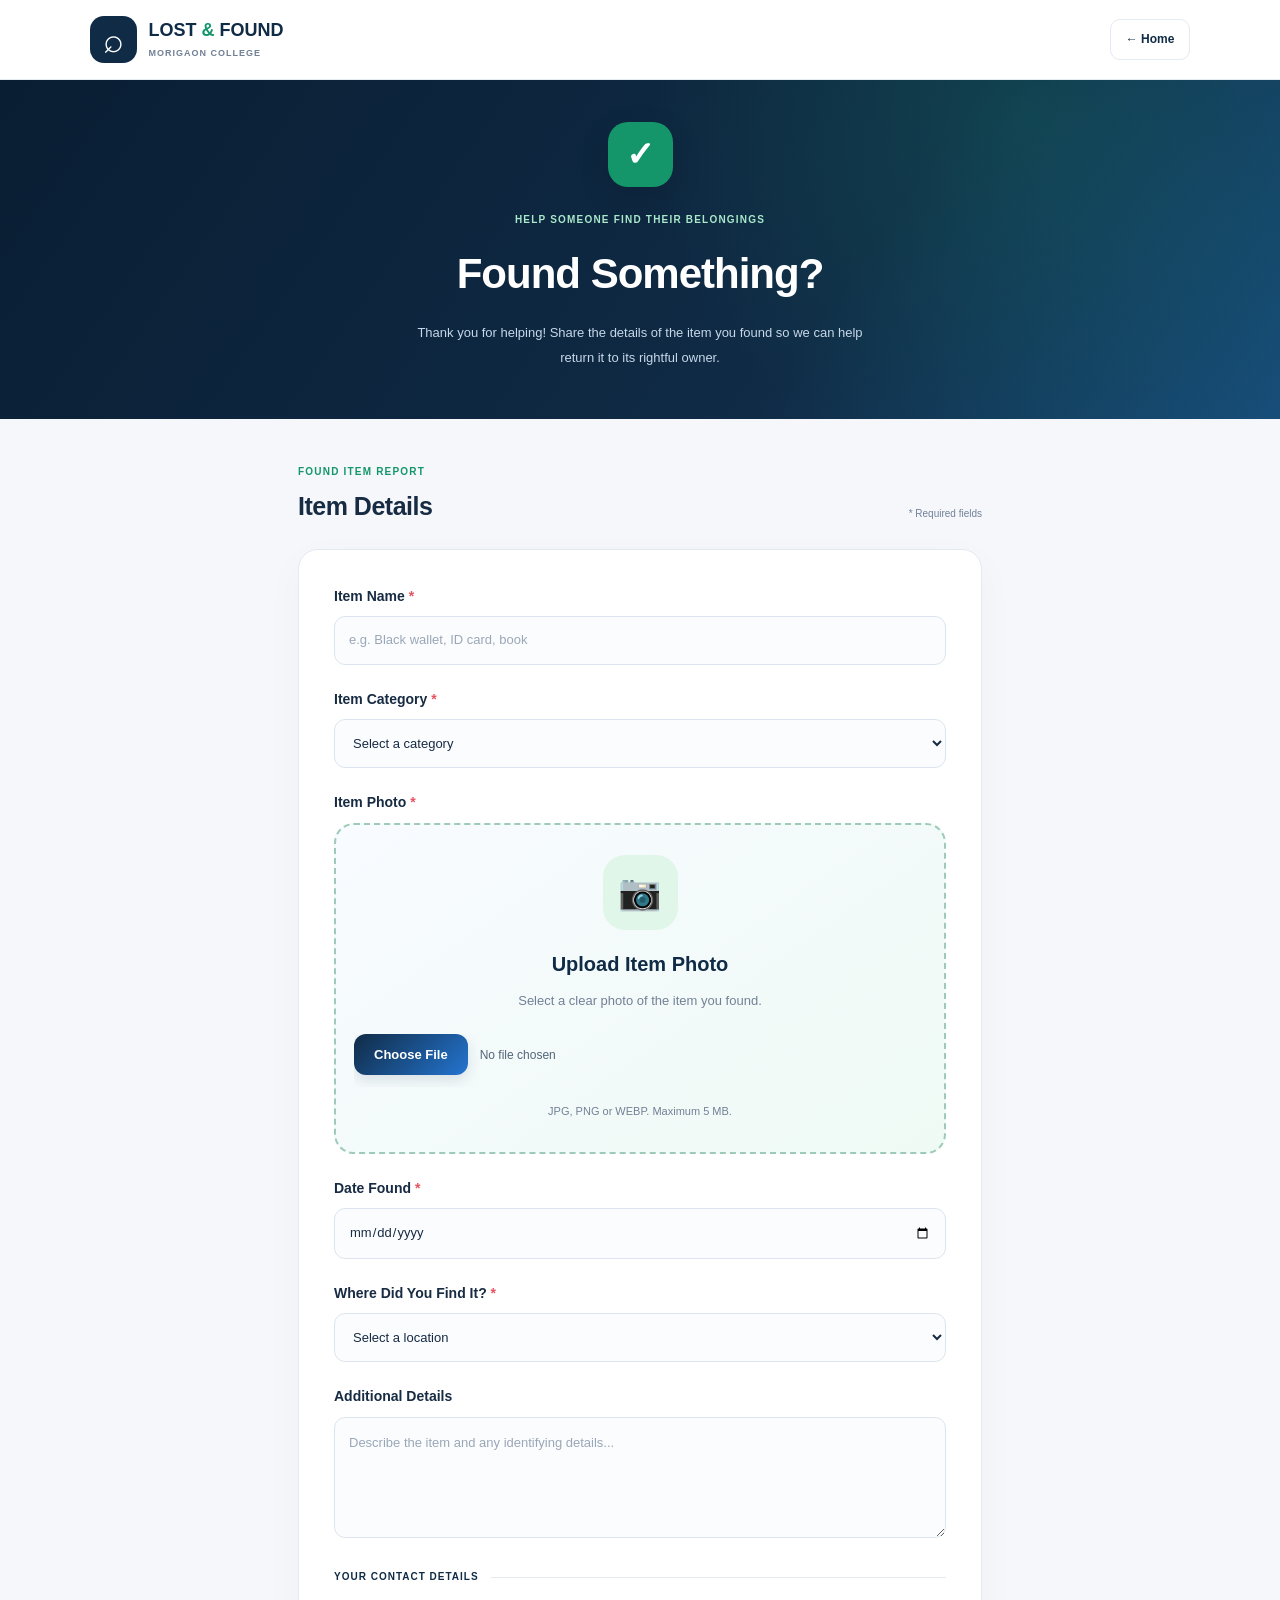
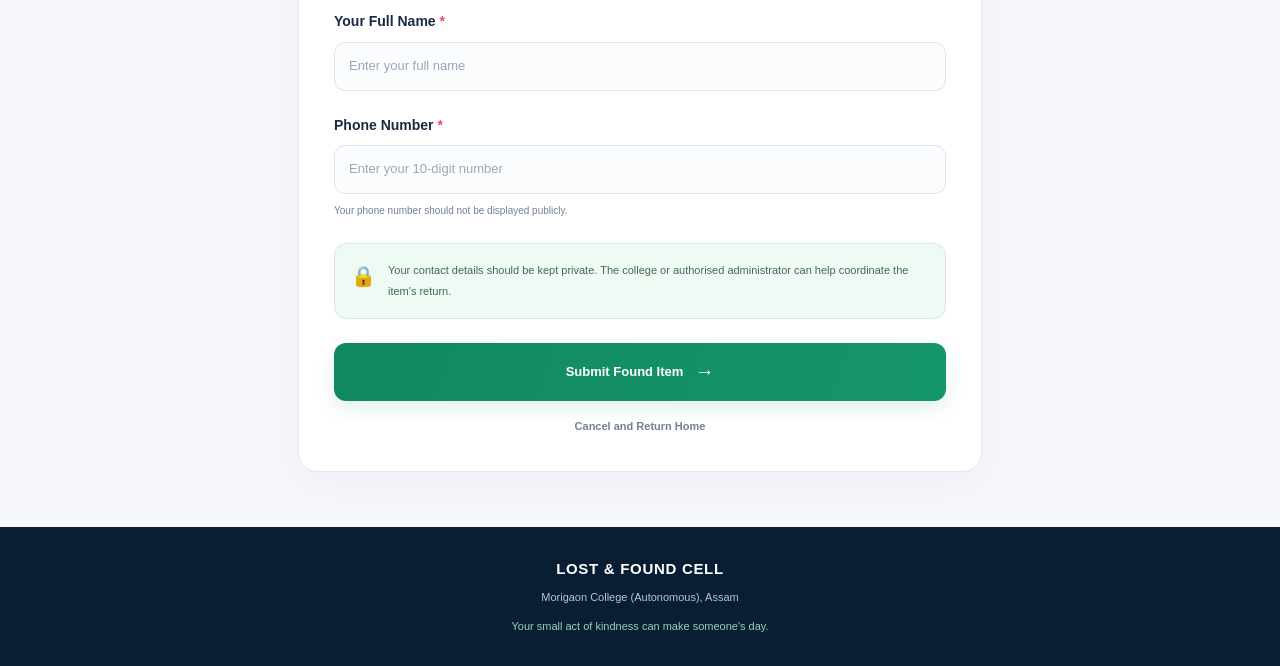
==== found.html @ cdf4bd99 "Add files via upload" ====
<!DOCTYPE html>
<html lang="en">

<head>
    <meta charset="UTF-8">
    <meta name="viewport" content="width=device-width, initial-scale=1.0">

    <meta name="theme-color" content="#102b46">

    <title>Submit Found Item | Lost & Found Cell</title>

    <link rel="stylesheet" href="found.css">
</head>

<body>

    <!-- HEADER -->
    <header class="header">

        <a href="index.html" class="brand">
            <div class="brand-icon">⌕</div>

            <div>
                <h1>LOST <span>&</span> FOUND</h1>
                <p>MORIGAON COLLEGE</p>
            </div>
        </a>

        <a href="index.html" class="back-link">
            ← Home
        </a>

    </header>


    <!-- PAGE INTRO -->
    <section class="page-intro">

        <div class="intro-icon">✓</div>

        <span class="eyebrow">HELP SOMEONE FIND THEIR BELONGINGS</span>

        <h2>Found Something?</h2>

        <p>
            Thank you for helping! Share the details
            of the item you found so we can help
            return it to its rightful owner.
        </p>

    </section>


    <!-- FORM SECTION -->
    <main class="container">

        <div class="form-heading">
            <div>
                <span class="section-label">FOUND ITEM REPORT</span>
                <h2>Item Details</h2>
            </div>

            <span class="required-note">
                * Required fields
            </span>
        </div>


        <form id="foundForm" class="found-form">

            <!-- ITEM NAME -->
            <div class="form-group">

                <label for="itemName">
                    Item Name <span>*</span>
                </label>

                <input
                    type="text"
                    id="itemName"
                    name="item_name"
                    placeholder="e.g. Black wallet, ID card, book"
                    maxlength="100"
                    required
                >

            </div>


            <!-- CATEGORY -->
            <div class="form-group">

                <label for="category">
                    Item Category <span>*</span>
                </label>

                <select id="category" name="category" required>

                    <option value="">Select a category</option>
                    <option value="ID Card">ID Card</option>
                    <option value="Wallet">Wallet</option>
                    <option value="Mobile Phone">Mobile Phone</option>
                    <option value="Books and Notes">Books and Notes</option>
                    <option value="Bag">Bag</option>
                    <option value="Keys">Keys</option>
                    <option value="Electronics">Electronics</option>
                    <option value="Documents">Documents</option>
                    <option value="Clothing">Clothing</option>
                    <option value="Other">Other</option>

                </select>

            </div>


            <!-- PHOTO -->
            <div class="form-group">

                <label for="itemPhoto">
                    Item Photo <span>*</span>
                </label>

                <div class="upload-box">

                    <div class="upload-icon">📷</div>

                    <h3>Upload Item Photo</h3>

                    <p>
                        Select a clear photo of the
                        item you found.
                    </p>

                    <input
                        type="file"
                        id="itemPhoto"
                        name="item_photo"
                        accept="image/jpeg,image/png,image/webp"
                        required
                    >

                    <small>JPG, PNG or WEBP. Maximum 5 MB.</small>

                </div>

            </div>


            <!-- DATE -->
            <div class="form-group">

                <label for="foundDate">
                    Date Found <span>*</span>
                </label>

                <input
                    type="date"
                    id="foundDate"
                    name="found_date"
                    required
                >

            </div>


            <!-- LOCATION -->
            <div class="form-group">

                <label for="foundLocation">
                    Where Did You Find It? <span>*</span>
                </label>

                <select
                    id="foundLocation"
                    name="found_location"
                    required
                >

                    <option value="">Select a location</option>
                    <option value="Classroom">Classroom</option>
                    <option value="Library">Library</option>
                    <option value="College Canteen">College Canteen</option>
                    <option value="College Ground">College Ground</option>
                    <option value="College Office">College Office</option>
                    <option value="Parking Area">Parking Area</option>
                    <option value="College Gate">College Gate</option>
                    <option value="Other">Other Location</option>

                </select>

            </div>


            <!-- DESCRIPTION -->
            <div class="form-group">

                <label for="description">
                    Additional Details
                </label>

                <textarea
                    id="description"
                    name="description"
                    rows="4"
                    maxlength="1000"
                    placeholder="Describe the item and any identifying details..."
                ></textarea>

            </div>


            <!-- FINDER DETAILS -->
            <div class="form-divider">

                <span>YOUR CONTACT DETAILS</span>

            </div>


            <div class="form-group">

                <label for="finderName">
                    Your Full Name <span>*</span>
                </label>

                <input
                    type="text"
                    id="finderName"
                    name="finder_name"
                    placeholder="Enter your full name"
                    maxlength="100"
                    autocomplete="name"
                    required
                >

            </div>


            <div class="form-group">

                <label for="phone">
                    Phone Number <span>*</span>
                </label>

                <input
                    type="tel"
                    id="phone"
                    name="phone"
                    placeholder="Enter your 10-digit number"
                    inputmode="numeric"
                    pattern="[6-9][0-9]{9}"
                    maxlength="10"
                    autocomplete="tel"
                    required
                >

                <small>
                    Your phone number should not be
                    displayed publicly.
                </small>

            </div>


            <!-- PRIVACY -->
            <div class="privacy-note">

                <span>🔒</span>

                <p>
                    Your contact details should be kept private.
                    The college or authorised administrator
                    can help coordinate the item's return.
                </p>

            </div>


            <!-- SUBMIT -->
            <button type="submit" class="submit-btn">

                Submit Found Item <span>→</span>

            </button>


            <a href="index.html" class="cancel-link">
                Cancel and Return Home
            </a>

        </>

    </main>


    <!-- FOOTER -->
    <footer class="footer">

        <h3>LOST & FOUND CELL</h3>

        <p>Morigaon College (Autonomous), Assam</p>

        <p class="footer-note">
            Your small act of kindness can make
            someone's day.
        </p>

    </footer>
<script type="module" src="found.js"></script>
</body>

</html>
---- found.css ----
/* =====================================
   LOST AND FOUND CELL
   FOUND ITEM PAGE
   MORIGAON COLLEGE (AUTONOMOUS)
===================================== */

/* RESET */

* {
    margin: 0;
    padding: 0;
    box-sizing: border-box;
}

:root {
    --navy: #102b46;
    --navy-dark: #091e33;
    --blue: #2475d0;
    --green: #15966a;
    --green-light: #e9f8f0;
    --white: #ffffff;
    --background: #f5f7fb;
    --text: #172b43;
    --muted: #728096;
    --border: #e3eaf2;
    --red: #e65361;
}

html {
    scroll-behavior: smooth;
}

body {
    font-family: Arial, Helvetica, sans-serif;
    background: var(--background);
    color: var(--text);
    line-height: 1.6;
}

a {
    text-decoration: none;
    color: inherit;
}

input,
select,
textarea,
button {
    font: inherit;
}

input,
select,
textarea,
button,
a {
    -webkit-tap-highlight-color: transparent;
}

/* =====================================
   HEADER
===================================== */

.header {
    min-height: 80px;
    padding: 15px 7%;
    display: flex;
    align-items: center;
    justify-content: space-between;
    gap: 15px;
    background: var(--white);
    border-bottom: 1px solid var(--border);
}

.brand {
    display: flex;
    align-items: center;
    gap: 12px;
}

.brand-icon {
    width: 47px;
    height: 47px;
    display: flex;
    align-items: center;
    justify-content: center;
    border-radius: 14px;
    background: var(--navy);
    color: white;
    font-size: 35px;
}

.brand h1 {
    color: var(--navy);
    font-size: 18px;
    font-weight: 900;
    line-height: 1.4;
}

.brand h1 span {
    color: var(--green);
}

.brand p {
    margin-top: 3px;
    color: var(--muted);
    font-size: 9px;
    font-weight: 700;
    letter-spacing: 1px;
}

.back-link {
    padding: 10px 15px;
    border: 1px solid var(--border);
    border-radius: 10px;
    color: var(--navy);
    font-size: 12px;
    font-weight: 800;
    transition: 0.2s ease;
}

.back-link:hover {
    background: var(--blue);
    color: white;
    border-color: var(--blue);
}

/* =====================================
   PAGE INTRO
===================================== */

.page-intro {
    padding: 42px 20px 48px;
    text-align: center;
    color: white;
    background:
        radial-gradient(
            circle at 80% 10%,
            #15966a35,
            transparent 35%
        ),
        linear-gradient(
            125deg,
            #091e33,
            #102b46 65%,
            #174e79
        );
}

.intro-icon {
    width: 65px;
    height: 65px;
    margin: 0 auto 18px;
    display: flex;
    align-items: center;
    justify-content: center;
    border-radius: 20px;
    background: #15966a;
    box-shadow: 0 10px 30px #00000020;
    font-size: 34px;
    font-weight: 900;
}

.eyebrow {
    display: inline-block;
    margin-bottom: 12px;
    color: #a9e8ca;
    font-size: 10px;
    font-weight: 800;
    letter-spacing: 1.2px;
}

.page-intro h2 {
    font-size: clamp(29px, 5vw, 42px);
    font-weight: 900;
    letter-spacing: -1px;
}

.page-intro > p {
    max-width: 480px;
    margin: 14px auto 0;
    color: #c6d8e9;
    font-size: 13px;
    line-height: 1.9;
}

/* =====================================
   MAIN CONTAINER
===================================== */

.container {
    width: 100%;
    max-width: 720px;
    margin: 0 auto;
    padding: 35px 18px 55px;
}

/* =====================================
   FORM HEADING
===================================== */

.form-heading {
    display: flex;
    align-items: flex-end;
    justify-content: space-between;
    gap: 12px;
    margin-bottom: 23px;
}

.section-label {
    display: block;
    margin-bottom: 6px;
    color: var(--green);
    font-size: 10px;
    font-weight: 900;
    letter-spacing: 1.2px;
}

.form-heading h2 {
    font-size: 25px;
    font-weight: 900;
    letter-spacing: -0.5px;
}

.required-note {
    padding-bottom: 4px;
    color: var(--muted);
    font-size: 10px;
    white-space: nowrap;
}

/* =====================================
   FORM
===================================== */

.found-form {
    padding: 28px;
    border: 1px solid var(--border);
    border-radius: 20px;
    background: var(--white);
    box-shadow: 0 12px 40px #102b4608;
}

.form-group {
    margin-bottom: 23px;
}

.form-group label {
    display: block;
    margin-bottom: 9px;
    color: var(--text);
    font-size: 13px;
    font-weight: 800;
}

.form-group label span {
    color: var(--red);
}

.form-group input:not([type="file"]),
.form-group select,
.form-group textarea {
    display: block;
    width: 100%;
    min-height: 49px;
    padding: 13px 14px;
    outline: none;
    border: 1px solid #dce5ef;
    border-radius: 11px;
    background: #fbfcfe;
    color: var(--text);
    font-size: 12px;
    transition:
        border-color 0.2s ease,
        box-shadow 0.2s ease;
}

.form-group input::placeholder,
.form-group textarea::placeholder {
    color: #9aa7b7;
}

.form-group input:focus,
.form-group select:focus,
.form-group textarea:focus {
    border-color: var(--blue);
    box-shadow: 0 0 0 3px #2475d015;
    background: white;
}

.form-group select {
    cursor: pointer;
}

.form-group textarea {
    min-height: 115px;
    resize: vertical;
    line-height: 1.8;
}

.form-group small {
    display: block;
    margin-top: 8px;
    color: var(--muted);
    font-size: 10px;
    line-height: 1.8;
}

/* =====================================
   PHOTO UPLOAD
===================================== */

.upload-box {
    padding: 25px 15px;
    text-align: center;
    border: 1.5px dashed #b9cbdc;
    border-radius: 15px;
    background: #f8fbff;
    transition: 0.2s ease;
}

.upload-box:focus-within {
    border-color: var(--green);
    background: #f2fbf6;
}

.upload-icon {
    width: 57px;
    height: 57px;
    margin: 0 auto 12px;
    display: flex;
    align-items: center;
    justify-content: center;
    border-radius: 17px;
    background: var(--green-light);
    font-size: 27px;
}

.upload-box h3 {
    font-size: 14px;
    font-weight: 900;
}

.upload-box p {
    margin-top: 6px;
    margin-bottom: 16px;
    color: var(--muted);
    font-size: 11px;
    line-height: 1.8;
}

.upload-box input[type="file"] {
    display: block;
    width: 100%;
    max-width: 100%;
    margin: 0 auto;
    color: var(--text);
    font-size: 11px;
}

.upload-box small {
    display: block;
    margin-top: 12px;
    color: var(--muted);
    font-size: 10px;
}

/* =====================================
   FORM DIVIDER
===================================== */

.form-divider {
    display: flex;
    align-items: center;
    gap: 12px;
    margin: 31px 0 25px;
    color: var(--navy);
    font-size: 10px;
    font-weight: 900;
    letter-spacing: 1px;
}

.form-divider::after {
    content: "";
    flex: 1;
    height: 1px;
    background: var(--border);
}

/* =====================================
   PRIVACY NOTE
===================================== */

.privacy-note {
    display: flex;
    align-items: flex-start;
    gap: 12px;
    margin-top: 8px;
    padding: 16px;
    border: 1px solid #d6eadf;
    border-radius: 12px;
    background: #f0faf4;
}

.privacy-note > span {
    flex-shrink: 0;
    font-size: 20px;
}

.privacy-note p {
    color: #416a55;
    font-size: 11px;
    line-height: 1.9;
}

/* =====================================
   SUBMIT BUTTON
===================================== */

.submit-btn {
    width: 100%;
    min-height: 53px;
    display: flex;
    align-items: center;
    justify-content: center;
    gap: 12px;
    margin-top: 24px;
    padding: 14px;
    border: none;
    border-radius: 12px;
    background: linear-gradient(
        110deg,
        #12885f,
        #15966a
    );
    color: white;
    font-size: 13px;
    font-weight: 900;
    cursor: pointer;
    box-shadow: 0 8px 18px #15966a20;
    transition:
        transform 0.2s ease,
        box-shadow 0.2s ease;
}

.submit-btn span {
    font-size: 19px;
}

.submit-btn:hover {
    transform: translateY(-2px);
    box-shadow: 0 12px 25px #15966a30;
}

.submit-btn:active {
    transform: scale(0.99);
}

.cancel-link {
    display: block;
    width: fit-content;
    margin: 17px auto 0;
    color: var(--muted);
    font-size: 11px;
    font-weight: 700;
    text-align: center;
}

.cancel-link:hover {
    color: var(--blue);
}

/* =====================================
   FOOTER
===================================== */

.footer {
    padding: 30px 18px;
    text-align: center;
    background: var(--navy-dark);
    color: white;
}

.footer h3 {
    font-size: 15px;
    font-weight: 900;
    letter-spacing: 0.7px;
}

.footer > p {
    margin-top: 8px;
    color: #b4c6d9;
    font-size: 11px;
}

.footer .footer-note {
    margin-top: 12px;
    color: #91d7b6;
    font-size: 11px;
}

/* =====================================
   TABLET
===================================== */

@media (min-width: 600px) {

    .container {
        padding-top: 45px;
    }

    .found-form {
        padding: 35px;
    }

    .form-group label {
        font-size: 14px;
    }

    .form-group input:not([type="file"]),
    .form-group select,
    .form-group textarea {
        font-size: 13px;
    }
}

/* =====================================
   MOBILE
===================================== */

@media (max-width: 480px) {

    .header {
        min-height: 70px;
        padding: 12px 14px;
    }

    .brand {
        gap: 8px;
    }

    .brand-icon {
        width: 40px;
        height: 40px;
        border-radius: 12px;
        font-size: 30px;
    }

    .brand h1 {
        font-size: 14px;
    }

    .brand p {
        font-size: 8px;
        letter-spacing: 0.6px;
    }

    .back-link {
        padding: 9px 11px;
        font-size: 10px;
    }

    .page-intro {
        padding: 35px 18px 39px;
    }

    .intro-icon {
        width: 57px;
        height: 57px;
        border-radius: 17px;
        font-size: 30px;
    }

    .eyebrow {
        font-size: 8px;
        letter-spacing: 0.7px;
    }

    .page-intro h2 {
        font-size: 30px;
    }

    .page-intro > p {
        font-size: 11px;
    }

    .container {
        padding: 27px 13px 40px;
    }

    .form-heading h2 {
        font-size: 22px;
    }

    .required-note {
        font-size: 9px;
    }

    .found-form {
        padding: 21px 16px;
        border-radius: 16px;
    }

    .form-group {
        margin-bottom: 21px;
    }

    .form-group label {
        font-size: 12px;
    }

    .form-group input:not([type="file"]),
    .form-group select,
    .form-group textarea {
        padding: 12px;
        font-size: 12px;
    }

    .upload-box {
        padding: 21px 11px;
    }

    .upload-box input[type="file"] {
        font-size: 10px;
    }

    .form-divider {
        margin: 27px 0 22px;
        font-size: 9px;
    }

    .privacy-note {
        padding: 13px;
        gap: 9px;
    }

    .privacy-note p {
        font-size: 10px;
    }

    .submit-btn {
        min-height: 49px;
        font-size: 12px;
    }
}

/* =====================================
   SMALL MOBILE
===================================== */

@media (max-width: 340px) {

    .header {
        padding-right: 9px;
        padding-left: 9px;
    }

    .brand h1 {
        font-size: 12px;
    }

    .brand p {
        font-size: 7px;
    }

    .back-link {
        padding: 8px;
        font-size: 9px;
    }

    .page-intro h2 {
        font-size: 27px;
    }

    .container {
        padding-right: 9px;
        padding-left: 9px;
    }

    .found-form {
        padding: 17px 12px;
    }

    .required-note {
        white-space: normal;
        text-align: right;
    }
}

/* =====================================
   ACCESSIBILITY
===================================== */

@media (prefers-reduced-motion: reduce) {

    *,
    *::before,
    *::after {
        scroll-behavior: auto !important;
        transition-duration: 0.01ms !important;
    }
}

/* CUSTOM PHOTO UPLOAD DESIGN */

.upload-box {
    padding: 30px 18px;
    text-align: center;
    background: linear-gradient(145deg, #f8fbff, #effaf5);
    border: 2px dashed #9dcbb8;
    border-radius: 20px;
    transition: all 0.3s ease;
}

.upload-box:hover {
    border-color: #15966a;
    background: #f0faf5;
}

.upload-icon {
    width: 75px;
    height: 75px;
    margin: 0 auto 18px;
    display: flex;
    align-items: center;
    justify-content: center;
    background: #dff6e9;
    border-radius: 22px;
    font-size: 35px;
}

.upload-box h3 {
    margin-bottom: 10px;
    color: #102b46;
    font-size: 20px;
    font-weight: 800;
}

.upload-box p {
    margin-bottom: 22px;
    color: #728096;
    font-size: 13px;
    line-height: 1.7;
}

/* HIDE DEFAULT FILE BUTTON */

.upload-box input[type="file"] {
    display: block;
    width: 100%;
    max-width: 100%;
    margin: 0 auto;
    color: #536579;
    font-size: 12px;
    cursor: pointer;
}

/* STYLE CHOOSE FILE BUTTON */

.upload-box input[type="file"]::file-selector-button {
    display: inline-block;
    margin-right: 12px;
    margin-bottom: 12px;
    padding: 13px 20px;
    border: none;
    border-radius: 12px;
    background: linear-gradient(135deg, #102b46, #2475d0);
    color: #ffffff;
    font-size: 13px;
    font-weight: 700;
    cursor: pointer;
    box-shadow: 0 5px 14px #102b4620;
    transition: all 0.25s ease;
}

.upload-box input[type="file"]::file-selector-button:hover {
    background: linear-gradient(135deg, #15966a, #20b77c);
    transform: translateY(-2px);
}

/* FILE INFORMATION */

.upload-box small {
    display: block;
    margin-top: 15px;
    color: #728096;
    font-size: 11px;
    line-height: 1.8;
}
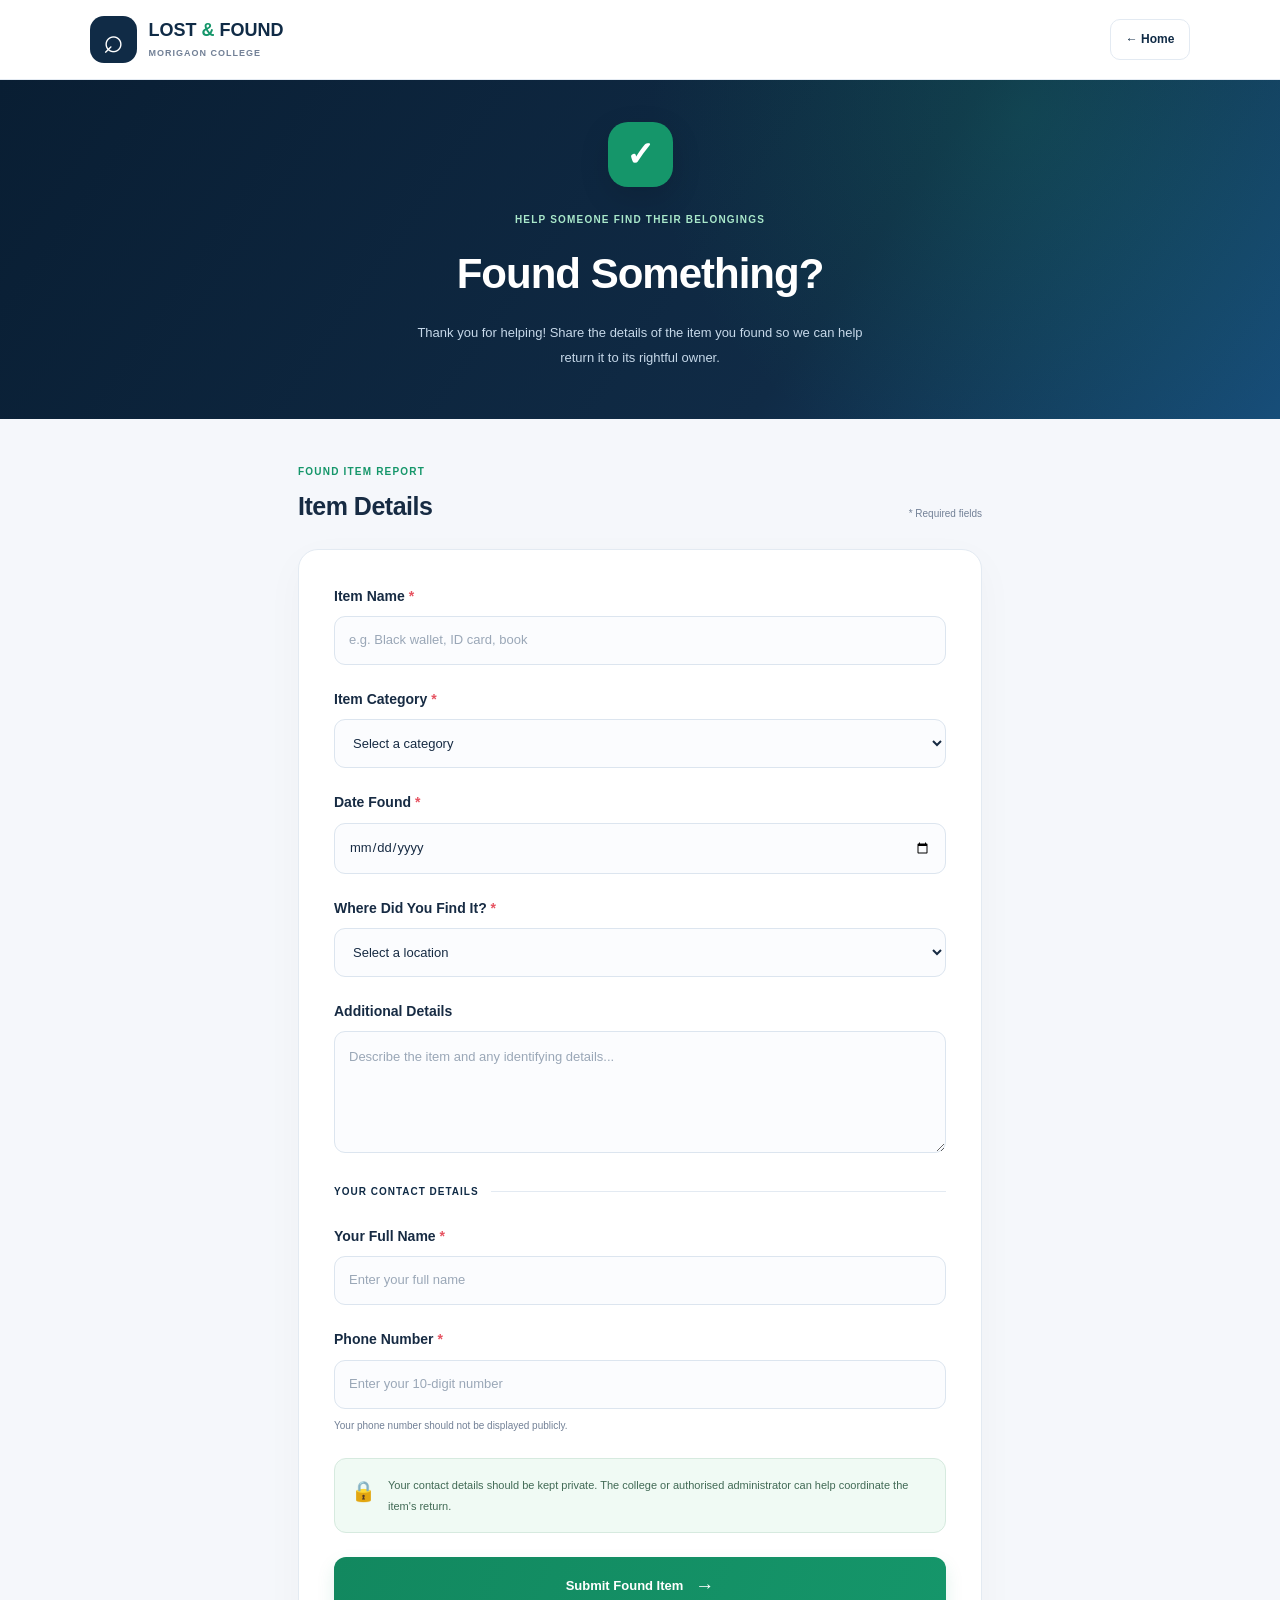
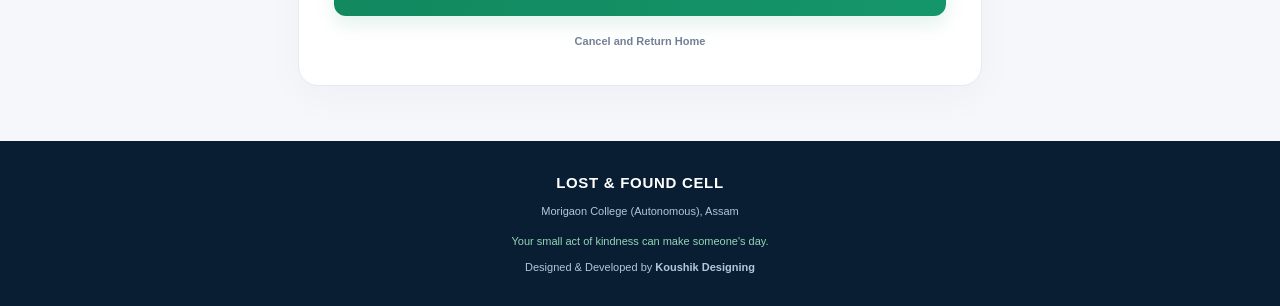
==== commit 2c2473ea: "Refactor found.html for improved structure and clarity" ====
--- a/found.html
+++ b/found.html
@@ -1,312 +1,285 @@
-<!DOCTYPE html>
-<html lang="en">
-
-<head>
-    <meta charset="UTF-8">
-    <meta name="viewport" content="width=device-width, initial-scale=1.0">
-
-    <meta name="theme-color" content="#102b46">
-
-    <title>Submit Found Item | Lost & Found Cell</title>
-
-    <link rel="stylesheet" href="found.css">
-</head>
-
-<body>
-
-    <!-- HEADER -->
-    <header class="header">
-
-        <a href="index.html" class="brand">
-            <div class="brand-icon">⌕</div>
-
-            <div>
-                <h1>LOST <span>&</span> FOUND</h1>
-                <p>MORIGAON COLLEGE</p>
-            </div>
-        </a>
-
-        <a href="index.html" class="back-link">
-            ← Home
-        </a>
-
-    </header>
-
-
-    <!-- PAGE INTRO -->
-    <section class="page-intro">
-
-        <div class="intro-icon">✓</div>
-
-        <span class="eyebrow">HELP SOMEONE FIND THEIR BELONGINGS</span>
-
-        <h2>Found Something?</h2>
-
-        <p>
-            Thank you for helping! Share the details
-            of the item you found so we can help
-            return it to its rightful owner.
-        </p>
-
-    </section>
-
-
-    <!-- FORM SECTION -->
-    <main class="container">
-
-        <div class="form-heading">
-            <div>
-                <span class="section-label">FOUND ITEM REPORT</span>
-                <h2>Item Details</h2>
-            </div>
-
-            <span class="required-note">
-                * Required fields
-            </span>
-        </div>
-
-
-        <form id="foundForm" class="found-form">
-
-            <!-- ITEM NAME -->
-            <div class="form-group">
-
-                <label for="itemName">
-                    Item Name <span>*</span>
-                </label>
-
-                <input
-                    type="text"
-                    id="itemName"
-                    name="item_name"
-                    placeholder="e.g. Black wallet, ID card, book"
-                    maxlength="100"
-                    required
-                >
-
-            </div>
-
-
-            <!-- CATEGORY -->
-            <div class="form-group">
-
-                <label for="category">
-                    Item Category <span>*</span>
-                </label>
-
-                <select id="category" name="category" required>
-
-                    <option value="">Select a category</option>
-                    <option value="ID Card">ID Card</option>
-                    <option value="Wallet">Wallet</option>
-                    <option value="Mobile Phone">Mobile Phone</option>
-                    <option value="Books and Notes">Books and Notes</option>
-                    <option value="Bag">Bag</option>
-                    <option value="Keys">Keys</option>
-                    <option value="Electronics">Electronics</option>
-                    <option value="Documents">Documents</option>
-                    <option value="Clothing">Clothing</option>
-                    <option value="Other">Other</option>
-
-                </select>
-
-            </div>
-
-
-            <!-- PHOTO -->
-            <div class="form-group">
-
-                <label for="itemPhoto">
-                    Item Photo <span>*</span>
-                </label>
-
-                <div class="upload-box">
-
-                    <div class="upload-icon">📷</div>
-
-                    <h3>Upload Item Photo</h3>
-
-                    <p>
-                        Select a clear photo of the
-                        item you found.
-                    </p>
-
-                    <input
-                        type="file"
-                        id="itemPhoto"
-                        name="item_photo"
-                        accept="image/jpeg,image/png,image/webp"
-                        required
-                    >
-
-                    <small>JPG, PNG or WEBP. Maximum 5 MB.</small>
-
-                </div>
-
-            </div>
-
-
-            <!-- DATE -->
-            <div class="form-group">
-
-                <label for="foundDate">
-                    Date Found <span>*</span>
-                </label>
-
-                <input
-                    type="date"
-                    id="foundDate"
-                    name="found_date"
-                    required
-                >
-
-            </div>
-
-
-            <!-- LOCATION -->
-            <div class="form-group">
-
-                <label for="foundLocation">
-                    Where Did You Find It? <span>*</span>
-                </label>
-
-                <select
-                    id="foundLocation"
-                    name="found_location"
-                    required
-                >
-
-                    <option value="">Select a location</option>
-                    <option value="Classroom">Classroom</option>
-                    <option value="Library">Library</option>
-                    <option value="College Canteen">College Canteen</option>
-                    <option value="College Ground">College Ground</option>
-                    <option value="College Office">College Office</option>
-                    <option value="Parking Area">Parking Area</option>
-                    <option value="College Gate">College Gate</option>
-                    <option value="Other">Other Location</option>
-
-                </select>
-
-            </div>
-
-
-            <!-- DESCRIPTION -->
-            <div class="form-group">
-
-                <label for="description">
-                    Additional Details
-                </label>
-
-                <textarea
-                    id="description"
-                    name="description"
-                    rows="4"
-                    maxlength="1000"
-                    placeholder="Describe the item and any identifying details..."
-                ></textarea>
-
-            </div>
-
-
-            <!-- FINDER DETAILS -->
-            <div class="form-divider">
-
-                <span>YOUR CONTACT DETAILS</span>
-
-            </div>
-
-
-            <div class="form-group">
-
-                <label for="finderName">
-                    Your Full Name <span>*</span>
-                </label>
-
-                <input
-                    type="text"
-                    id="finderName"
-                    name="finder_name"
-                    placeholder="Enter your full name"
-                    maxlength="100"
-                    autocomplete="name"
-                    required
-                >
-
-            </div>
-
-
-            <div class="form-group">
-
-                <label for="phone">
-                    Phone Number <span>*</span>
-                </label>
-
-                <input
-                    type="tel"
-                    id="phone"
-                    name="phone"
-                    placeholder="Enter your 10-digit number"
-                    inputmode="numeric"
-                    pattern="[6-9][0-9]{9}"
-                    maxlength="10"
-                    autocomplete="tel"
-                    required
-                >
-
-                <small>
-                    Your phone number should not be
-                    displayed publicly.
-                </small>
-
-            </div>
-
-
-            <!-- PRIVACY -->
-            <div class="privacy-note">
-
-                <span>🔒</span>
-
-                <p>
-                    Your contact details should be kept private.
-                    The college or authorised administrator
-                    can help coordinate the item's return.
-                </p>
-
-            </div>
-
-
-            <!-- SUBMIT -->
-            <button type="submit" class="submit-btn">
-
-                Submit Found Item <span>→</span>
-
-            </button>
-
-
-            <a href="index.html" class="cancel-link">
-                Cancel and Return Home
-            </a>
-
-        </>
-
-    </main>
-
-
-    <!-- FOOTER -->
-    <footer class="footer">
-
-        <h3>LOST & FOUND CELL</h3>
-
-        <p>Morigaon College (Autonomous), Assam</p>
-
-        <p class="footer-note">
-            Your small act of kindness can make
-            someone's day.
-        </p>
-
-    </footer>
-<script type="module" src="found.js"></script>
-</body>
-
-</html>+<!DOCTYPE html>  <html lang="en">  <head>  
+    <meta charset="UTF-8">  
+    <meta name="viewport" content="width=device-width, initial-scale=1.0">  <meta name="theme-color" content="#102b46">  
+
+<title>Submit Found Item | Lost & Found Cell</title>  
+
+<link rel="stylesheet" href="found.css">
+
+</head>  <body>  <!-- HEADER -->  
+<header class="header">  
+
+    <a href="index.html" class="brand">  
+        <div class="brand-icon">⌕</div>  
+
+        <div>  
+            <h1>LOST <span>&</span> FOUND</h1>  
+            <p>MORIGAON COLLEGE</p>  
+        </div>  
+    </a>  
+
+    <a href="index.html" class="back-link">  
+        ← Home  
+    </a>  
+
+</header>  
+
+
+<!-- PAGE INTRO -->  
+<section class="page-intro">  
+
+    <div class="intro-icon">✓</div>  
+
+    <span class="eyebrow">HELP SOMEONE FIND THEIR BELONGINGS</span>  
+
+    <h2>Found Something?</h2>  
+
+    <p>  
+        Thank you for helping! Share the details  
+        of the item you found so we can help  
+        return it to its rightful owner.  
+    </p>  
+
+</section>  
+
+
+<!-- FORM SECTION -->  
+<main class="container">  
+
+    <div class="form-heading">  
+        <div>  
+            <span class="section-label">FOUND ITEM REPORT</span>  
+            <h2>Item Details</h2>  
+        </div>  
+
+        <span class="required-note">  
+            * Required fields  
+        </span>  
+    </div>  
+
+
+    <form
+
+id="foundForm"
+class="found-form"
+action="https://formspree.io/f/mljgqvdj"
+method="POST"
+
+> 
+
+<!-- ITEM NAME -->  
+        <div class="form-group">  
+
+            <label for="itemName">  
+                Item Name <span>*</span>  
+            </label>  
+
+            <input  
+                type="text"  
+                id="itemName"  
+                name="item_name"  
+                placeholder="e.g. Black wallet, ID card, book"  
+                maxlength="100"  
+                required  
+            >  
+
+        </div>  
+
+
+        <!-- CATEGORY -->  
+        <div class="form-group">  
+
+            <label for="category">  
+                Item Category <span>*</span>  
+            </label>  
+
+            <select id="category" name="category" required>  
+
+                <option value="">Select a category</option>  
+                <option value="ID Card">ID Card</option>  
+                <option value="Wallet">Wallet</option>  
+                <option value="Mobile Phone">Mobile Phone</option>  
+                <option value="Books and Notes">Books and Notes</option>  
+                <option value="Bag">Bag</option>  
+                <option value="Keys">Keys</option>  
+                <option value="Electronics">Electronics</option>  
+                <option value="Documents">Documents</option>  
+                <option value="Clothing">Clothing</option>  
+                <option value="Other">Other</option>  
+
+            </select>  
+
+        </div>  
+
+
+        
+                  
+          
+
+
+        <!-- DATE -->  
+        <div class="form-group">  
+
+            <label for="foundDate">  
+                Date Found <span>*</span>  
+            </label>  
+
+            <input  
+                type="date"  
+                id="foundDate"  
+                name="found_date"  
+                required  
+            >  
+
+        </div>  
+
+
+        <!-- LOCATION -->  
+        <div class="form-group">  
+
+            <label for="foundLocation">  
+                Where Did You Find It? <span>*</span>  
+            </label>  
+
+            <select  
+                id="foundLocation"  
+                name="found_location"  
+                required  
+            >  
+
+                <option value="">Select a location</option>  
+                <option value="Classroom">Classroom</option>  
+                <option value="Library">Library</option>  
+                <option value="College Canteen">College Canteen</option>  
+                <option value="College Ground">College Ground</option>  
+                <option value="College Office">College Office</option>  
+                <option value="Parking Area">Parking Area</option>  
+                <option value="College Gate">College Gate</option>  
+                <option value="Other">Other Location</option>  
+
+            </select>  
+
+        </div>  
+
+
+        <!-- DESCRIPTION -->  
+        <div class="form-group">  
+
+            <label for="description">  
+                Additional Details  
+            </label>  
+
+            <textarea  
+                id="description"  
+                name="description"  
+                rows="4"  
+                maxlength="1000"  
+                placeholder="Describe the item and any identifying details..."  
+            ></textarea>  
+
+        </div>  
+
+
+        <!-- FINDER DETAILS -->  
+        <div class="form-divider">  
+
+            <span>YOUR CONTACT DETAILS</span>  
+
+        </div>  
+
+
+        <div class="form-group">  
+
+            <label for="finderName">  
+                Your Full Name <span>*</span>  
+            </label>  
+
+            <input  
+                type="text"  
+                id="finderName"  
+                name="finder_name"  
+                placeholder="Enter your full name"  
+                maxlength="100"  
+                autocomplete="name"  
+                required  
+            >  
+
+        </div>  
+
+
+        <div class="form-group">  
+
+            <label for="phone">  
+                Phone Number <span>*</span>  
+            </label>  
+
+            <input  
+                type="tel"  
+                id="phone"  
+                name="phone"  
+                placeholder="Enter your 10-digit number"  
+                inputmode="numeric"  
+                pattern="[6-9][0-9]{9}"  
+                maxlength="10"  
+                autocomplete="tel"  
+                required  
+            >  
+
+            <small>  
+                Your phone number should not be  
+                displayed publicly.  
+            </small>  
+
+        </div>  
+
+
+        <!-- PRIVACY -->  
+        <div class="privacy-note">  
+
+            <span>🔒</span>  
+
+            <p>  
+                Your contact details should be kept private.  
+                The college or authorised administrator  
+                can help coordinate the item's return.  
+            </p>  
+
+        </div>  
+
+
+        <!-- SUBMIT -->  
+        <button type="submit" class="submit-btn">  
+
+            Submit Found Item <span>→</span>  
+
+        </button>  
+
+
+        <a href="index.html" class="cancel-link">  
+            Cancel and Return Home  
+        </a>  
+
+    </form>  
+
+</main>  
+
+
+<!-- FOOTER -->  
+<footer class="footer">  
+
+    <h3>LOST & FOUND CELL</h3>  
+
+    <p>Morigaon College (Autonomous), Assam</p>  
+
+    <p class="footer-note">  
+        Your small act of kindness can make  
+        someone's day.  
+    </p>  
+
+  <p class="designer-credit">  
+    Designed &amp; Developed by  
+    <strong>Koushik Designing</strong>  
+  </p>  
+</footer>
+
+<script type="module" src="found.js"></script>  </body>  </html>
